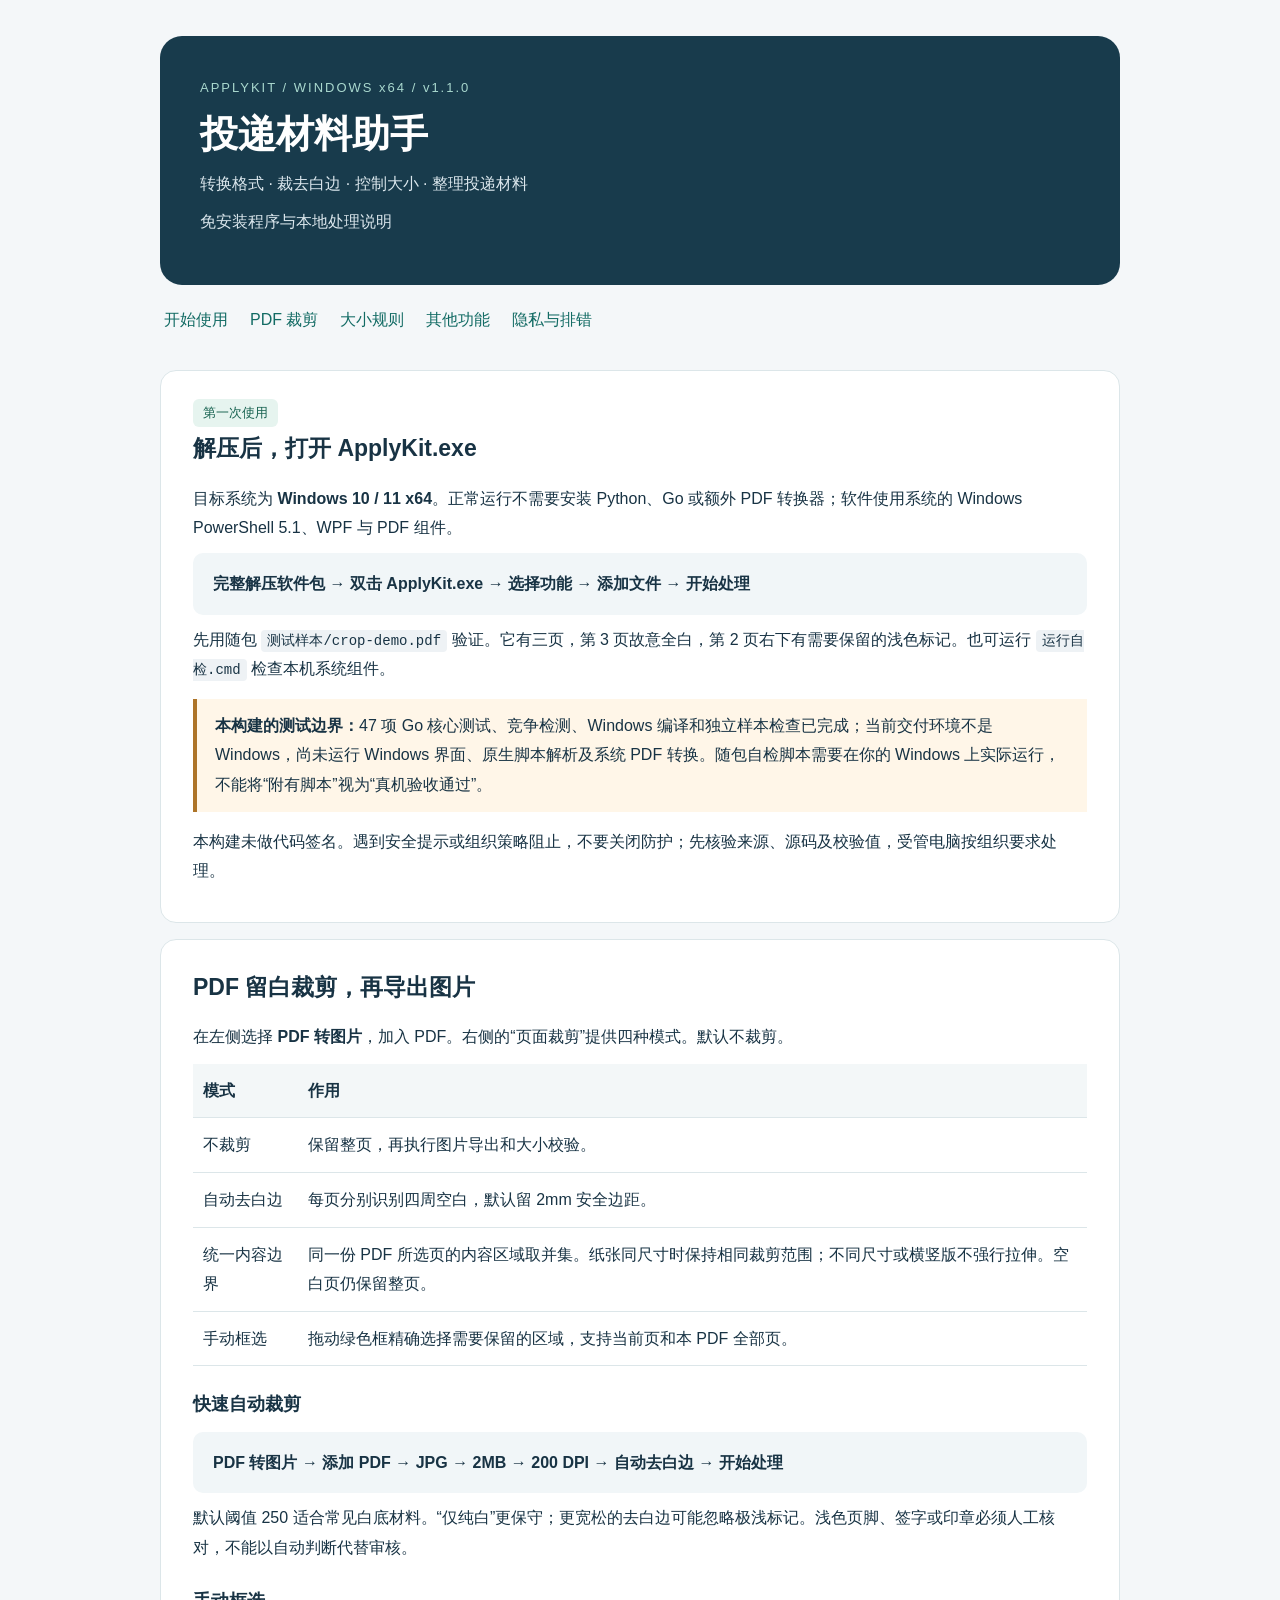
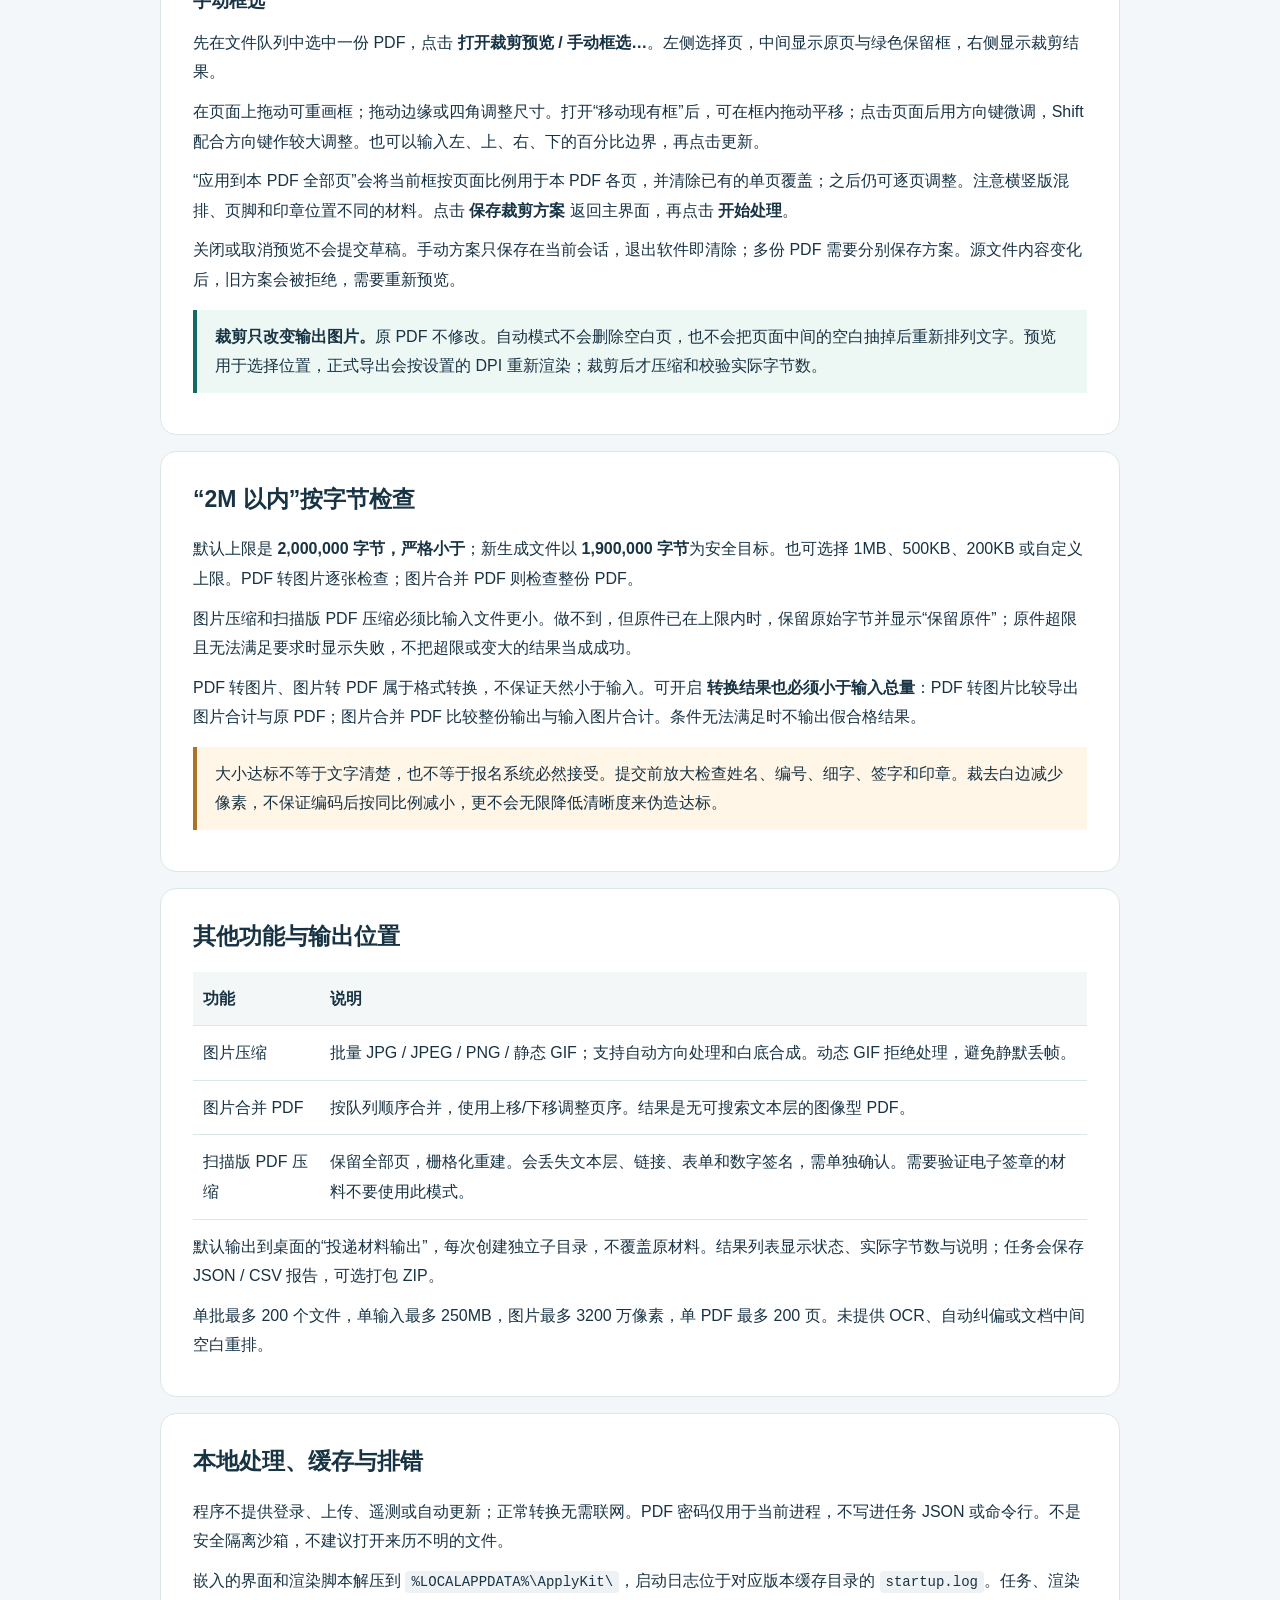
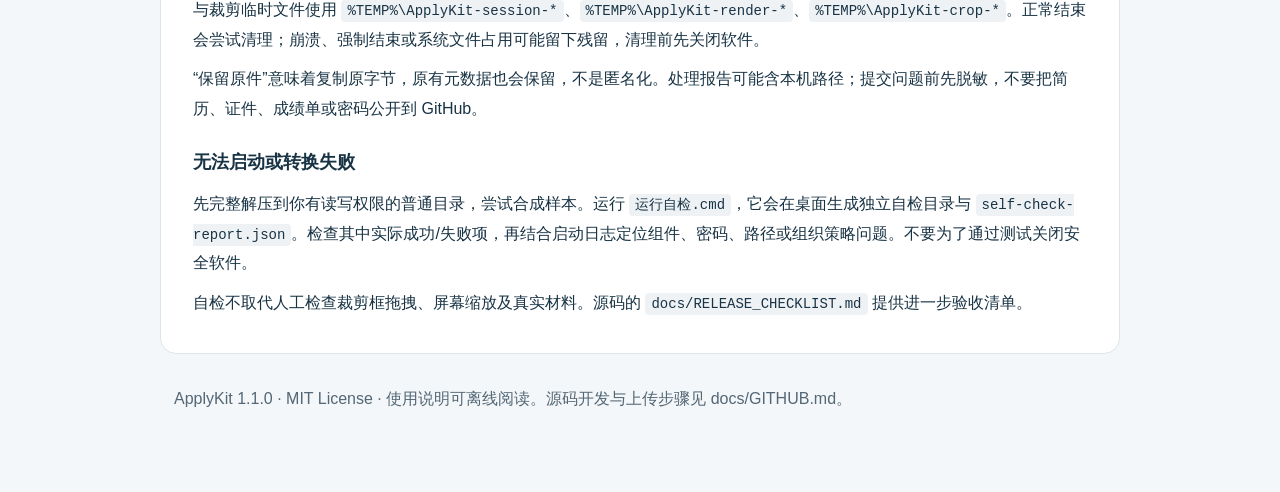
==== docs/USER_GUIDE.zh-CN.html @ 5d80d784 "Add files via upload" ====
<!doctype html>
<html lang="zh-CN"><head><meta charset="utf-8"><meta name="viewport" content="width=device-width, initial-scale=1"><title>ApplyKit 1.1.0 · 使用说明</title>
<style>
:root{color-scheme:light;--ink:#183344;--muted:#536775;--line:#dce6e9;--accent:#126b64;--soft:#edf7f4;--paper:#fff;--bg:#f4f7f9}*{box-sizing:border-box}body{margin:0;background:var(--bg);color:var(--ink);font:16px/1.85 "Microsoft YaHei UI","Microsoft YaHei","Segoe UI",sans-serif}.wrap{max-width:1020px;margin:auto;padding:36px 30px 64px}header{padding:40px;border-radius:22px;background:#183b4c;color:#fff}.eyebrow{font-size:13px;letter-spacing:2px;color:#a9d8ce}h1{font-size:38px;line-height:1.3;margin:10px 0}header p{color:#dbe7ed;margin:8px 0}nav{padding:20px 4px;display:flex;gap:22px;flex-wrap:wrap}a{color:var(--accent);text-decoration:none}a:hover{text-decoration:underline}section{background:var(--paper);padding:26px 32px;margin:16px 0;border:1px solid var(--line);border-radius:16px}h2{font-size:23px;margin:0 0 14px}h3{font-size:18px;margin:22px 0 7px}p{margin:10px 0}table{width:100%;border-collapse:collapse;margin:12px 0}td,th{text-align:left;padding:12px 10px;vertical-align:top;border-bottom:1px solid var(--line)}th{background:#f3f7f8}code{font:14px/1.6 Consolas,monospace;background:#eef2f5;padding:3px 6px;border-radius:4px;overflow-wrap:anywhere}.note{border-left:4px solid var(--accent);background:var(--soft);padding:12px 18px;margin:15px 0}.warn{border-left-color:#ad7428;background:#fff6e8}.steps{font-weight:600;background:#f1f6f8;padding:16px 20px;border-radius:10px}.small{font-size:14px;color:var(--muted)}footer{color:var(--muted);padding:14px}.tag{display:inline-block;background:#e6f4ef;color:#176250;border-radius:6px;padding:2px 10px;font-size:13px}@media(max-width:650px){.wrap{padding:15px}header,section{padding:22px}h1{font-size:30px}table{font-size:14px}}@media print{body{background:white}.wrap{max-width:none;padding:0}header{background:white;color:#183344;border:1px solid #ddd}header p,.eyebrow{color:#536775}nav{display:none}section{break-inside:avoid}}
</style></head><body><main class="wrap"><header><div class="eyebrow">APPLYKIT / WINDOWS x64 / v1.1.0</div><h1>投递材料助手</h1><p>转换格式 · 裁去白边 · 控制大小 · 整理投递材料</p><p>免安装程序与本地处理说明</p></header>
<nav><a href="#start">开始使用</a><a href="#crop">PDF 裁剪</a><a href="#size">大小规则</a><a href="#other">其他功能</a><a href="#privacy">隐私与排错</a></nav>
<section id="start"><span class="tag">第一次使用</span><h2>解压后，打开 ApplyKit.exe</h2><p>目标系统为 <strong>Windows 10 / 11 x64</strong>。正常运行不需要安装 Python、Go 或额外 PDF 转换器；软件使用系统的 Windows PowerShell 5.1、WPF 与 PDF 组件。</p><p class="steps">完整解压软件包 → 双击 ApplyKit.exe → 选择功能 → 添加文件 → 开始处理</p><p>先用随包 <code>测试样本/crop-demo.pdf</code> 验证。它有三页，第 3 页故意全白，第 2 页右下有需要保留的浅色标记。也可运行 <code>运行自检.cmd</code> 检查本机系统组件。</p><div class="note warn"><strong>本构建的测试边界：</strong>47 项 Go 核心测试、竞争检测、Windows 编译和独立样本检查已完成；当前交付环境不是 Windows，尚未运行 Windows 界面、原生脚本解析及系统 PDF 转换。随包自检脚本需要在你的 Windows 上实际运行，不能将“附有脚本”视为“真机验收通过”。</div><p>本构建未做代码签名。遇到安全提示或组织策略阻止，不要关闭防护；先核验来源、源码及校验值，受管电脑按组织要求处理。</p></section>
<section id="crop"><h2>PDF 留白裁剪，再导出图片</h2><p>在左侧选择 <strong>PDF 转图片</strong>，加入 PDF。右侧的“页面裁剪”提供四种模式。默认不裁剪。</p><table><thead><tr><th>模式</th><th>作用</th></tr></thead><tbody><tr><td>不裁剪</td><td>保留整页，再执行图片导出和大小校验。</td></tr><tr><td>自动去白边</td><td>每页分别识别四周空白，默认留 2mm 安全边距。</td></tr><tr><td>统一内容边界</td><td>同一份 PDF 所选页的内容区域取并集。纸张同尺寸时保持相同裁剪范围；不同尺寸或横竖版不强行拉伸。空白页仍保留整页。</td></tr><tr><td>手动框选</td><td>拖动绿色框精确选择需要保留的区域，支持当前页和本 PDF 全部页。</td></tr></tbody></table>
<h3>快速自动裁剪</h3><p class="steps">PDF 转图片 → 添加 PDF → JPG → 2MB → 200 DPI → 自动去白边 → 开始处理</p><p>默认阈值 250 适合常见白底材料。“仅纯白”更保守；更宽松的去白边可能忽略极浅标记。浅色页脚、签字或印章必须人工核对，不能以自动判断代替审核。</p>
<h3>手动框选</h3><p>先在文件队列中选中一份 PDF，点击 <strong>打开裁剪预览 / 手动框选…</strong>。左侧选择页，中间显示原页与绿色保留框，右侧显示裁剪结果。</p><p>在页面上拖动可重画框；拖动边缘或四角调整尺寸。打开“移动现有框”后，可在框内拖动平移；点击页面后用方向键微调，Shift 配合方向键作较大调整。也可以输入左、上、右、下的百分比边界，再点击更新。</p><p>“应用到本 PDF 全部页”会将当前框按页面比例用于本 PDF 各页，并清除已有的单页覆盖；之后仍可逐页调整。注意横竖版混排、页脚和印章位置不同的材料。点击 <strong>保存裁剪方案</strong> 返回主界面，再点击 <strong>开始处理</strong>。</p><p>关闭或取消预览不会提交草稿。手动方案只保存在当前会话，退出软件即清除；多份 PDF 需要分别保存方案。源文件内容变化后，旧方案会被拒绝，需要重新预览。</p><div class="note"><strong>裁剪只改变输出图片。</strong>原 PDF 不修改。自动模式不会删除空白页，也不会把页面中间的空白抽掉后重新排列文字。预览用于选择位置，正式导出会按设置的 DPI 重新渲染；裁剪后才压缩和校验实际字节数。</div></section>
<section id="size"><h2>“2M 以内”按字节检查</h2><p>默认上限是 <strong>2,000,000 字节，严格小于</strong>；新生成文件以 <strong>1,900,000 字节</strong>为安全目标。也可选择 1MB、500KB、200KB 或自定义上限。PDF 转图片逐张检查；图片合并 PDF 则检查整份 PDF。</p><p>图片压缩和扫描版 PDF 压缩必须比输入文件更小。做不到，但原件已在上限内时，保留原始字节并显示“保留原件”；原件超限且无法满足要求时显示失败，不把超限或变大的结果当成成功。</p><p>PDF 转图片、图片转 PDF 属于格式转换，不保证天然小于输入。可开启 <strong>转换结果也必须小于输入总量</strong>：PDF 转图片比较导出图片合计与原 PDF；图片合并 PDF 比较整份输出与输入图片合计。条件无法满足时不输出假合格结果。</p><div class="note warn">大小达标不等于文字清楚，也不等于报名系统必然接受。提交前放大检查姓名、编号、细字、签字和印章。裁去白边减少像素，不保证编码后按同比例减小，更不会无限降低清晰度来伪造达标。</div></section>
<section id="other"><h2>其他功能与输出位置</h2><table><tr><th>功能</th><th>说明</th></tr><tr><td>图片压缩</td><td>批量 JPG / JPEG / PNG / 静态 GIF；支持自动方向处理和白底合成。动态 GIF 拒绝处理，避免静默丢帧。</td></tr><tr><td>图片合并 PDF</td><td>按队列顺序合并，使用上移/下移调整页序。结果是无可搜索文本层的图像型 PDF。</td></tr><tr><td>扫描版 PDF 压缩</td><td>保留全部页，栅格化重建。会丢失文本层、链接、表单和数字签名，需单独确认。需要验证电子签章的材料不要使用此模式。</td></tr></table><p>默认输出到桌面的“投递材料输出”，每次创建独立子目录，不覆盖原材料。结果列表显示状态、实际字节数与说明；任务会保存 JSON / CSV 报告，可选打包 ZIP。</p><p>单批最多 200 个文件，单输入最多 250MB，图片最多 3200 万像素，单 PDF 最多 200 页。未提供 OCR、自动纠偏或文档中间空白重排。</p></section>
<section id="privacy"><h2>本地处理、缓存与排错</h2><p>程序不提供登录、上传、遥测或自动更新；正常转换无需联网。PDF 密码仅用于当前进程，不写进任务 JSON 或命令行。不是安全隔离沙箱，不建议打开来历不明的文件。</p><p>嵌入的界面和渲染脚本解压到 <code>%LOCALAPPDATA%\ApplyKit\</code>，启动日志位于对应版本缓存目录的 <code>startup.log</code>。任务、渲染与裁剪临时文件使用 <code>%TEMP%\ApplyKit-session-*</code>、<code>%TEMP%\ApplyKit-render-*</code>、<code>%TEMP%\ApplyKit-crop-*</code>。正常结束会尝试清理；崩溃、强制结束或系统文件占用可能留下残留，清理前先关闭软件。</p><p>“保留原件”意味着复制原字节，原有元数据也会保留，不是匿名化。处理报告可能含本机路径；提交问题前先脱敏，不要把简历、证件、成绩单或密码公开到 GitHub。</p><h3>无法启动或转换失败</h3><p>先完整解压到你有读写权限的普通目录，尝试合成样本。运行 <code>运行自检.cmd</code>，它会在桌面生成独立自检目录与 <code>self-check-report.json</code>。检查其中实际成功/失败项，再结合启动日志定位组件、密码、路径或组织策略问题。不要为了通过测试关闭安全软件。</p><p>自检不取代人工检查裁剪框拖拽、屏幕缩放及真实材料。源码的 <code>docs/RELEASE_CHECKLIST.md</code> 提供进一步验收清单。</p></section>
<footer>ApplyKit 1.1.0 · MIT License · 使用说明可离线阅读。源码开发与上传步骤见 docs/GITHUB.md。</footer></main></body></html>
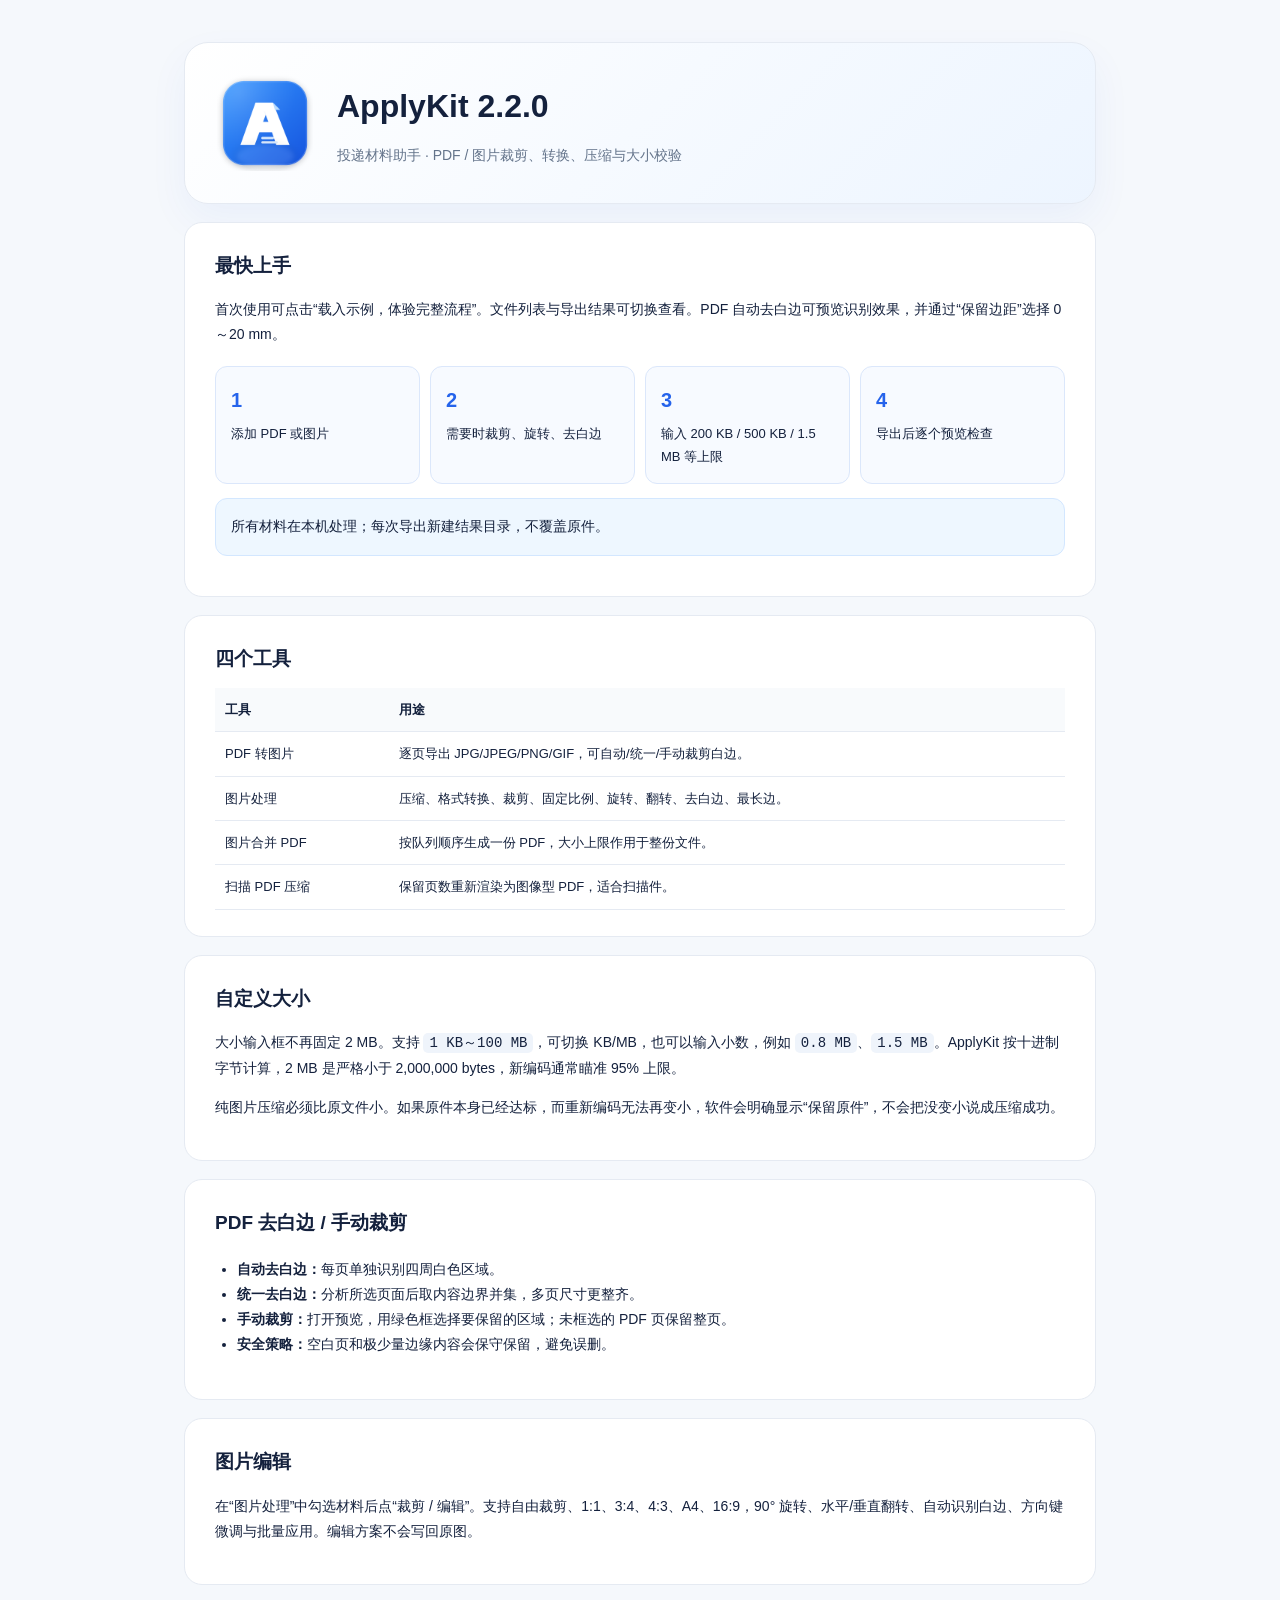
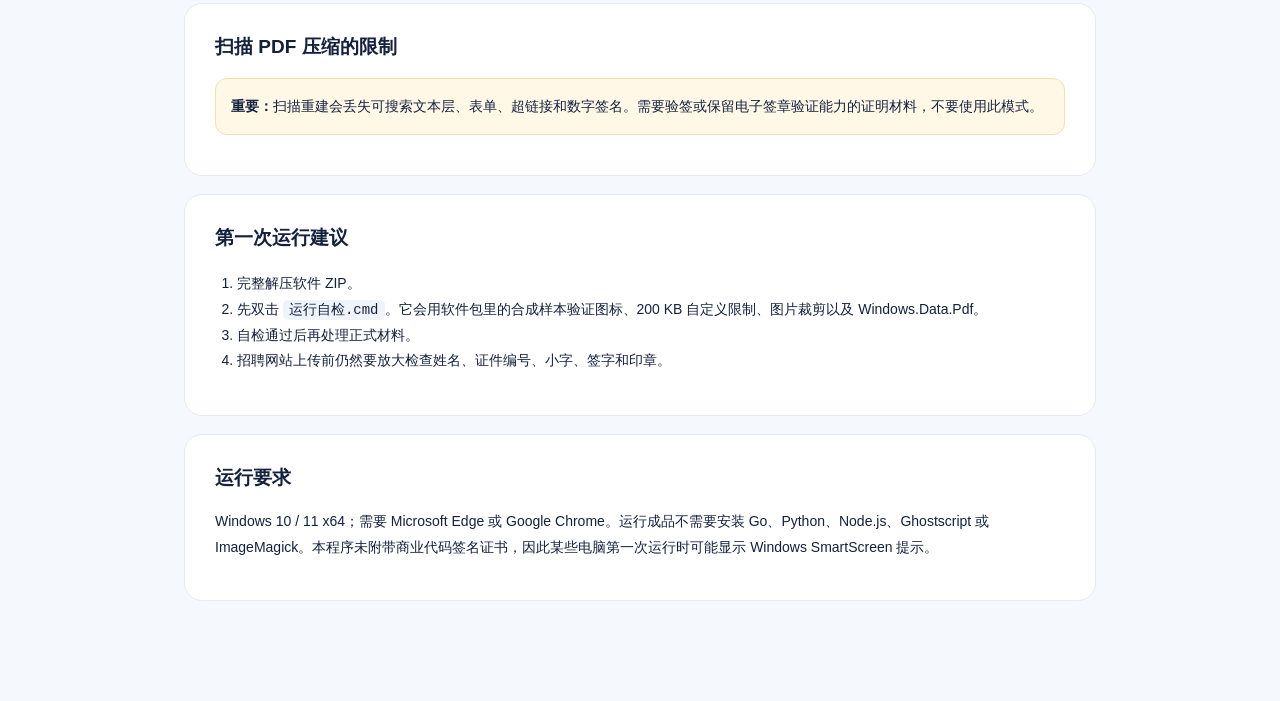
==== commit 59507e83: "Release 2.2.0: redesign desktop workspace and harden material processing" ====
--- a/docs/USER_GUIDE.zh-CN.html
+++ b/docs/USER_GUIDE.zh-CN.html
@@ -1,14 +1,12 @@
-<!doctype html>
-<html lang="zh-CN"><head><meta charset="utf-8"><meta name="viewport" content="width=device-width, initial-scale=1"><title>ApplyKit 1.1.0 · 使用说明</title>
-<style>
-:root{color-scheme:light;--ink:#183344;--muted:#536775;--line:#dce6e9;--accent:#126b64;--soft:#edf7f4;--paper:#fff;--bg:#f4f7f9}*{box-sizing:border-box}body{margin:0;background:var(--bg);color:var(--ink);font:16px/1.85 "Microsoft YaHei UI","Microsoft YaHei","Segoe UI",sans-serif}.wrap{max-width:1020px;margin:auto;padding:36px 30px 64px}header{padding:40px;border-radius:22px;background:#183b4c;color:#fff}.eyebrow{font-size:13px;letter-spacing:2px;color:#a9d8ce}h1{font-size:38px;line-height:1.3;margin:10px 0}header p{color:#dbe7ed;margin:8px 0}nav{padding:20px 4px;display:flex;gap:22px;flex-wrap:wrap}a{color:var(--accent);text-decoration:none}a:hover{text-decoration:underline}section{background:var(--paper);padding:26px 32px;margin:16px 0;border:1px solid var(--line);border-radius:16px}h2{font-size:23px;margin:0 0 14px}h3{font-size:18px;margin:22px 0 7px}p{margin:10px 0}table{width:100%;border-collapse:collapse;margin:12px 0}td,th{text-align:left;padding:12px 10px;vertical-align:top;border-bottom:1px solid var(--line)}th{background:#f3f7f8}code{font:14px/1.6 Consolas,monospace;background:#eef2f5;padding:3px 6px;border-radius:4px;overflow-wrap:anywhere}.note{border-left:4px solid var(--accent);background:var(--soft);padding:12px 18px;margin:15px 0}.warn{border-left-color:#ad7428;background:#fff6e8}.steps{font-weight:600;background:#f1f6f8;padding:16px 20px;border-radius:10px}.small{font-size:14px;color:var(--muted)}footer{color:var(--muted);padding:14px}.tag{display:inline-block;background:#e6f4ef;color:#176250;border-radius:6px;padding:2px 10px;font-size:13px}@media(max-width:650px){.wrap{padding:15px}header,section{padding:22px}h1{font-size:30px}table{font-size:14px}}@media print{body{background:white}.wrap{max-width:none;padding:0}header{background:white;color:#183344;border:1px solid #ddd}header p,.eyebrow{color:#536775}nav{display:none}section{break-inside:avoid}}
-</style></head><body><main class="wrap"><header><div class="eyebrow">APPLYKIT / WINDOWS x64 / v1.1.0</div><h1>投递材料助手</h1><p>转换格式 · 裁去白边 · 控制大小 · 整理投递材料</p><p>免安装程序与本地处理说明</p></header>
-<nav><a href="#start">开始使用</a><a href="#crop">PDF 裁剪</a><a href="#size">大小规则</a><a href="#other">其他功能</a><a href="#privacy">隐私与排错</a></nav>
-<section id="start"><span class="tag">第一次使用</span><h2>解压后，打开 ApplyKit.exe</h2><p>目标系统为 <strong>Windows 10 / 11 x64</strong>。正常运行不需要安装 Python、Go 或额外 PDF 转换器；软件使用系统的 Windows PowerShell 5.1、WPF 与 PDF 组件。</p><p class="steps">完整解压软件包 → 双击 ApplyKit.exe → 选择功能 → 添加文件 → 开始处理</p><p>先用随包 <code>测试样本/crop-demo.pdf</code> 验证。它有三页，第 3 页故意全白，第 2 页右下有需要保留的浅色标记。也可运行 <code>运行自检.cmd</code> 检查本机系统组件。</p><div class="note warn"><strong>本构建的测试边界：</strong>47 项 Go 核心测试、竞争检测、Windows 编译和独立样本检查已完成；当前交付环境不是 Windows，尚未运行 Windows 界面、原生脚本解析及系统 PDF 转换。随包自检脚本需要在你的 Windows 上实际运行，不能将“附有脚本”视为“真机验收通过”。</div><p>本构建未做代码签名。遇到安全提示或组织策略阻止，不要关闭防护；先核验来源、源码及校验值，受管电脑按组织要求处理。</p></section>
-<section id="crop"><h2>PDF 留白裁剪，再导出图片</h2><p>在左侧选择 <strong>PDF 转图片</strong>，加入 PDF。右侧的“页面裁剪”提供四种模式。默认不裁剪。</p><table><thead><tr><th>模式</th><th>作用</th></tr></thead><tbody><tr><td>不裁剪</td><td>保留整页，再执行图片导出和大小校验。</td></tr><tr><td>自动去白边</td><td>每页分别识别四周空白，默认留 2mm 安全边距。</td></tr><tr><td>统一内容边界</td><td>同一份 PDF 所选页的内容区域取并集。纸张同尺寸时保持相同裁剪范围；不同尺寸或横竖版不强行拉伸。空白页仍保留整页。</td></tr><tr><td>手动框选</td><td>拖动绿色框精确选择需要保留的区域，支持当前页和本 PDF 全部页。</td></tr></tbody></table>
-<h3>快速自动裁剪</h3><p class="steps">PDF 转图片 → 添加 PDF → JPG → 2MB → 200 DPI → 自动去白边 → 开始处理</p><p>默认阈值 250 适合常见白底材料。“仅纯白”更保守；更宽松的去白边可能忽略极浅标记。浅色页脚、签字或印章必须人工核对，不能以自动判断代替审核。</p>
-<h3>手动框选</h3><p>先在文件队列中选中一份 PDF，点击 <strong>打开裁剪预览 / 手动框选…</strong>。左侧选择页，中间显示原页与绿色保留框，右侧显示裁剪结果。</p><p>在页面上拖动可重画框；拖动边缘或四角调整尺寸。打开“移动现有框”后，可在框内拖动平移；点击页面后用方向键微调，Shift 配合方向键作较大调整。也可以输入左、上、右、下的百分比边界，再点击更新。</p><p>“应用到本 PDF 全部页”会将当前框按页面比例用于本 PDF 各页，并清除已有的单页覆盖；之后仍可逐页调整。注意横竖版混排、页脚和印章位置不同的材料。点击 <strong>保存裁剪方案</strong> 返回主界面，再点击 <strong>开始处理</strong>。</p><p>关闭或取消预览不会提交草稿。手动方案只保存在当前会话，退出软件即清除；多份 PDF 需要分别保存方案。源文件内容变化后，旧方案会被拒绝，需要重新预览。</p><div class="note"><strong>裁剪只改变输出图片。</strong>原 PDF 不修改。自动模式不会删除空白页，也不会把页面中间的空白抽掉后重新排列文字。预览用于选择位置，正式导出会按设置的 DPI 重新渲染；裁剪后才压缩和校验实际字节数。</div></section>
-<section id="size"><h2>“2M 以内”按字节检查</h2><p>默认上限是 <strong>2,000,000 字节，严格小于</strong>；新生成文件以 <strong>1,900,000 字节</strong>为安全目标。也可选择 1MB、500KB、200KB 或自定义上限。PDF 转图片逐张检查；图片合并 PDF 则检查整份 PDF。</p><p>图片压缩和扫描版 PDF 压缩必须比输入文件更小。做不到，但原件已在上限内时，保留原始字节并显示“保留原件”；原件超限且无法满足要求时显示失败，不把超限或变大的结果当成成功。</p><p>PDF 转图片、图片转 PDF 属于格式转换，不保证天然小于输入。可开启 <strong>转换结果也必须小于输入总量</strong>：PDF 转图片比较导出图片合计与原 PDF；图片合并 PDF 比较整份输出与输入图片合计。条件无法满足时不输出假合格结果。</p><div class="note warn">大小达标不等于文字清楚，也不等于报名系统必然接受。提交前放大检查姓名、编号、细字、签字和印章。裁去白边减少像素，不保证编码后按同比例减小，更不会无限降低清晰度来伪造达标。</div></section>
-<section id="other"><h2>其他功能与输出位置</h2><table><tr><th>功能</th><th>说明</th></tr><tr><td>图片压缩</td><td>批量 JPG / JPEG / PNG / 静态 GIF；支持自动方向处理和白底合成。动态 GIF 拒绝处理，避免静默丢帧。</td></tr><tr><td>图片合并 PDF</td><td>按队列顺序合并，使用上移/下移调整页序。结果是无可搜索文本层的图像型 PDF。</td></tr><tr><td>扫描版 PDF 压缩</td><td>保留全部页，栅格化重建。会丢失文本层、链接、表单和数字签名，需单独确认。需要验证电子签章的材料不要使用此模式。</td></tr></table><p>默认输出到桌面的“投递材料输出”，每次创建独立子目录，不覆盖原材料。结果列表显示状态、实际字节数与说明；任务会保存 JSON / CSV 报告，可选打包 ZIP。</p><p>单批最多 200 个文件，单输入最多 250MB，图片最多 3200 万像素，单 PDF 最多 200 页。未提供 OCR、自动纠偏或文档中间空白重排。</p></section>
-<section id="privacy"><h2>本地处理、缓存与排错</h2><p>程序不提供登录、上传、遥测或自动更新；正常转换无需联网。PDF 密码仅用于当前进程，不写进任务 JSON 或命令行。不是安全隔离沙箱，不建议打开来历不明的文件。</p><p>嵌入的界面和渲染脚本解压到 <code>%LOCALAPPDATA%\ApplyKit\</code>，启动日志位于对应版本缓存目录的 <code>startup.log</code>。任务、渲染与裁剪临时文件使用 <code>%TEMP%\ApplyKit-session-*</code>、<code>%TEMP%\ApplyKit-render-*</code>、<code>%TEMP%\ApplyKit-crop-*</code>。正常结束会尝试清理；崩溃、强制结束或系统文件占用可能留下残留，清理前先关闭软件。</p><p>“保留原件”意味着复制原字节，原有元数据也会保留，不是匿名化。处理报告可能含本机路径；提交问题前先脱敏，不要把简历、证件、成绩单或密码公开到 GitHub。</p><h3>无法启动或转换失败</h3><p>先完整解压到你有读写权限的普通目录，尝试合成样本。运行 <code>运行自检.cmd</code>，它会在桌面生成独立自检目录与 <code>self-check-report.json</code>。检查其中实际成功/失败项，再结合启动日志定位组件、密码、路径或组织策略问题。不要为了通过测试关闭安全软件。</p><p>自检不取代人工检查裁剪框拖拽、屏幕缩放及真实材料。源码的 <code>docs/RELEASE_CHECKLIST.md</code> 提供进一步验收清单。</p></section>
-<footer>ApplyKit 1.1.0 · MIT License · 使用说明可离线阅读。源码开发与上传步骤见 docs/GITHUB.md。</footer></main></body></html>+<!doctype html><html lang="zh-CN"><head><meta charset="utf-8"><meta name="viewport" content="width=device-width,initial-scale=1"><title>ApplyKit 2.2.0 使用说明</title><style>
+:root{--ink:#14213d;--muted:#64748b;--blue:#2563eb;--line:#e5eaf2;--bg:#f5f8fc}*{box-sizing:border-box}body{margin:0;background:var(--bg);font-family:"Segoe UI Variable","Microsoft YaHei UI",sans-serif;color:var(--ink);line-height:1.8}main{max-width:960px;margin:42px auto;padding:0 24px 60px}.hero{background:linear-gradient(135deg,#fff,#edf5ff);border:1px solid var(--line);border-radius:24px;padding:32px;display:flex;gap:24px;align-items:center;box-shadow:0 16px 40px #1d4ed80d}.hero img{width:96px;height:96px}h1{margin:0;font-size:32px}.hero p{margin:8px 0 0;color:var(--muted)}section{background:#fff;border:1px solid var(--line);border-radius:18px;padding:26px 30px;margin-top:18px}h2{font-size:19px;margin:0 0 12px}h3{font-size:14px;margin:20px 0 6px}p,li{font-size:14px}ol,ul{padding-left:22px}code{background:#eff4fb;padding:2px 6px;border-radius:5px}.flow{display:grid;grid-template-columns:repeat(4,1fr);gap:10px;margin-top:18px}.flow div{background:#f7faff;border:1px solid #dbe7fb;border-radius:12px;padding:15px;font-size:13px}.flow b{display:block;color:var(--blue);font-size:20px;margin-bottom:4px}.note{background:#fff8e7;border:1px solid #f3deb1;padding:15px;border-radius:12px}.good{background:#eef7ff;border:1px solid #d3e7ff;padding:15px;border-radius:12px}table{width:100%;border-collapse:collapse;font-size:13px}th,td{border-bottom:1px solid var(--line);padding:10px;text-align:left}th{background:#f8fafc}@media(max-width:700px){.hero{align-items:flex-start}.hero img{width:70px;height:70px}.flow{grid-template-columns:1fr 1fr}section{padding:20px}}
+</style></head><body><main><div class="hero"><img src="[data-uri]" alt="ApplyKit"><div><h1>ApplyKit 2.2.0</h1><p>投递材料助手 · PDF / 图片裁剪、转换、压缩与大小校验</p></div></div>
+<section><h2>最快上手</h2><p>首次使用可点击“载入示例，体验完整流程”。文件列表与导出结果可切换查看。PDF 自动去白边可预览识别效果，并通过“保留边距”选择 0～20 mm。</p><div class="flow"><div><b>1</b>添加 PDF 或图片</div><div><b>2</b>需要时裁剪、旋转、去白边</div><div><b>3</b>输入 200 KB / 500 KB / 1.5 MB 等上限</div><div><b>4</b>导出后逐个预览检查</div></div><p class="good">所有材料在本机处理；每次导出新建结果目录，不覆盖原件。</p></section>
+<section><h2>四个工具</h2><table><tr><th>工具</th><th>用途</th></tr><tr><td>PDF 转图片</td><td>逐页导出 JPG/JPEG/PNG/GIF，可自动/统一/手动裁剪白边。</td></tr><tr><td>图片处理</td><td>压缩、格式转换、裁剪、固定比例、旋转、翻转、去白边、最长边。</td></tr><tr><td>图片合并 PDF</td><td>按队列顺序生成一份 PDF，大小上限作用于整份文件。</td></tr><tr><td>扫描 PDF 压缩</td><td>保留页数重新渲染为图像型 PDF，适合扫描件。</td></tr></table></section>
+<section><h2>自定义大小</h2><p>大小输入框不再固定 2 MB。支持 <code>1 KB～100 MB</code>，可切换 KB/MB，也可以输入小数，例如 <code>0.8 MB</code>、<code>1.5 MB</code>。ApplyKit 按十进制字节计算，2 MB 是严格小于 2,000,000 bytes，新编码通常瞄准 95% 上限。</p><p>纯图片压缩必须比原文件小。如果原件本身已经达标，而重新编码无法再变小，软件会明确显示“保留原件”，不会把没变小说成压缩成功。</p></section>
+<section><h2>PDF 去白边 / 手动裁剪</h2><ul><li><b>自动去白边：</b>每页单独识别四周白色区域。</li><li><b>统一去白边：</b>分析所选页面后取内容边界并集，多页尺寸更整齐。</li><li><b>手动裁剪：</b>打开预览，用绿色框选择要保留的区域；未框选的 PDF 页保留整页。</li><li><b>安全策略：</b>空白页和极少量边缘内容会保守保留，避免误删。</li></ul></section>
+<section><h2>图片编辑</h2><p>在“图片处理”中勾选材料后点“裁剪 / 编辑”。支持自由裁剪、1:1、3:4、4:3、A4、16:9，90° 旋转、水平/垂直翻转、自动识别白边、方向键微调与批量应用。编辑方案不会写回原图。</p></section>
+<section><h2>扫描 PDF 压缩的限制</h2><p class="note"><b>重要：</b>扫描重建会丢失可搜索文本层、表单、超链接和数字签名。需要验签或保留电子签章验证能力的证明材料，不要使用此模式。</p></section>
+<section><h2>第一次运行建议</h2><ol><li>完整解压软件 ZIP。</li><li>先双击 <code>运行自检.cmd</code>。它会用软件包里的合成样本验证图标、200 KB 自定义限制、图片裁剪以及 Windows.Data.Pdf。</li><li>自检通过后再处理正式材料。</li><li>招聘网站上传前仍然要放大检查姓名、证件编号、小字、签字和印章。</li></ol></section>
+<section><h2>运行要求</h2><p>Windows 10 / 11 x64；需要 Microsoft Edge 或 Google Chrome。运行成品不需要安装 Go、Python、Node.js、Ghostscript 或 ImageMagick。本程序未附带商业代码签名证书，因此某些电脑第一次运行时可能显示 Windows SmartScreen 提示。</p></section>
+</main></body></html>
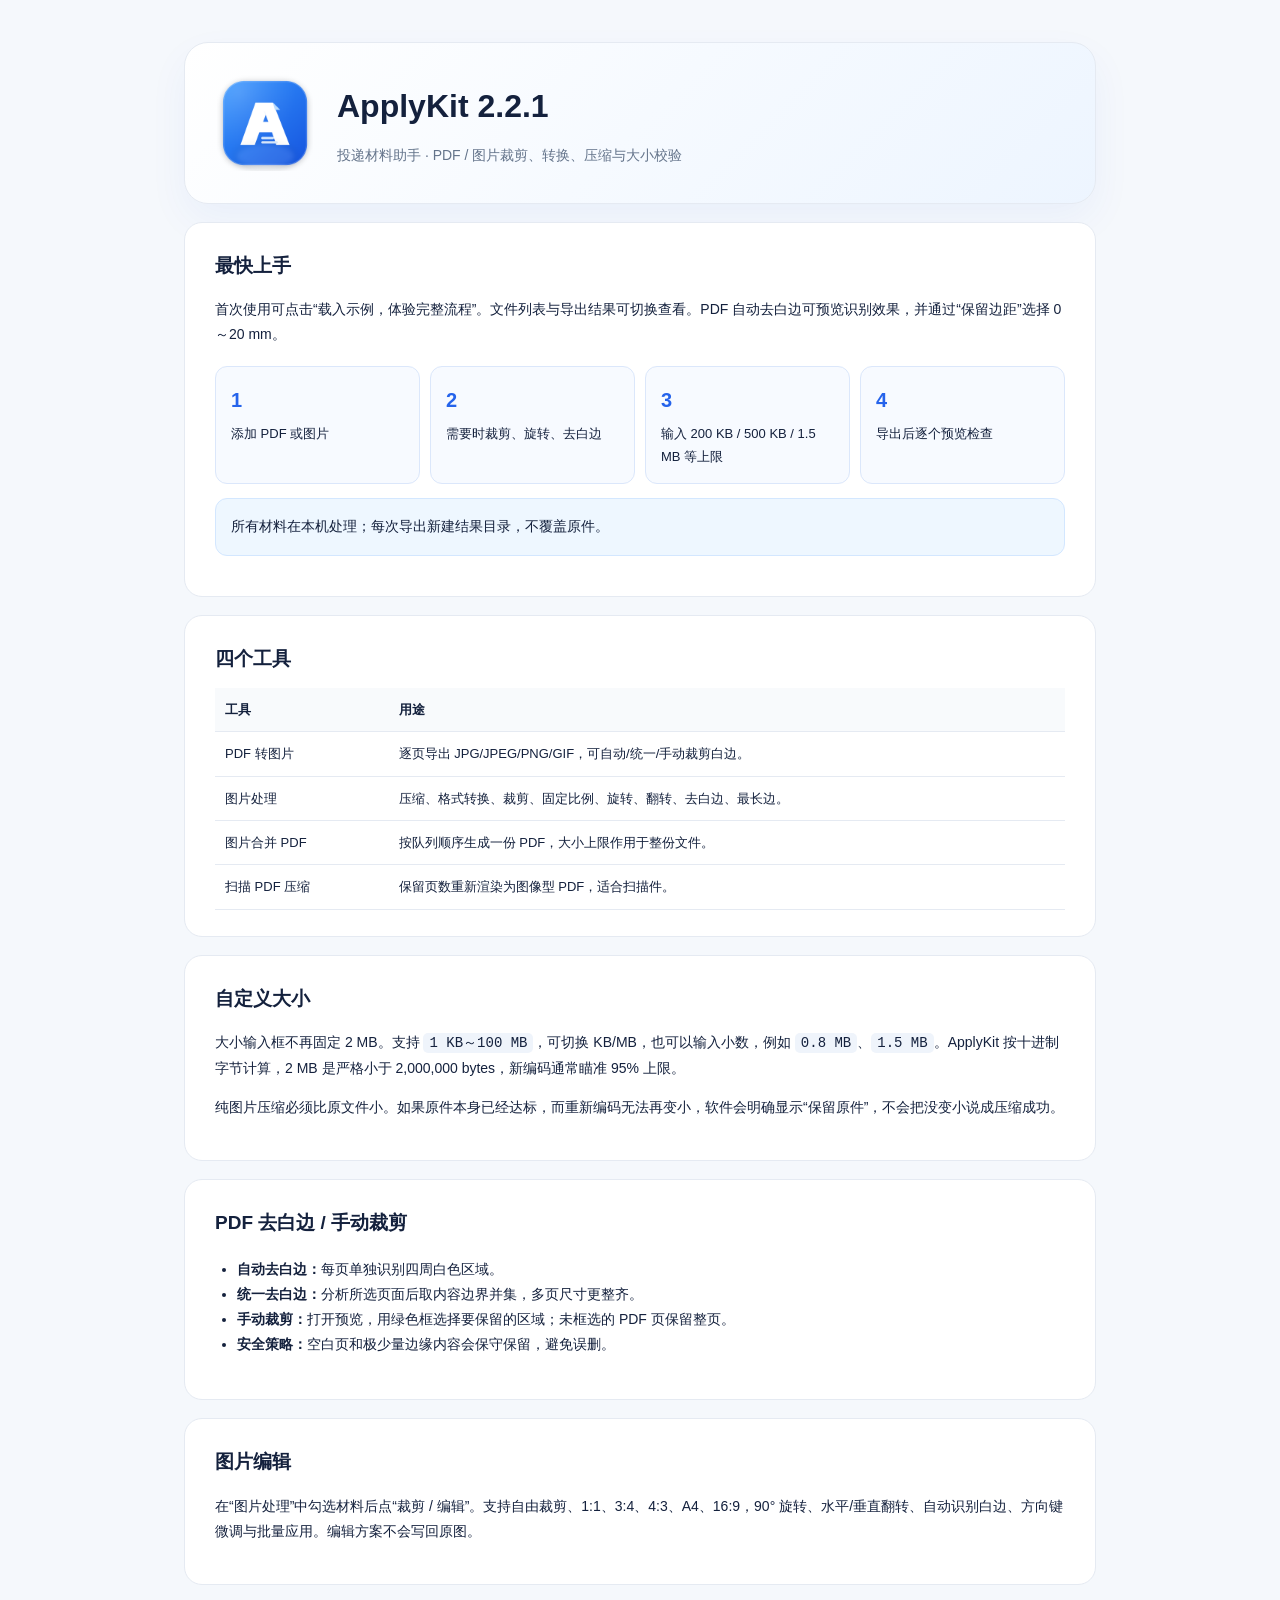
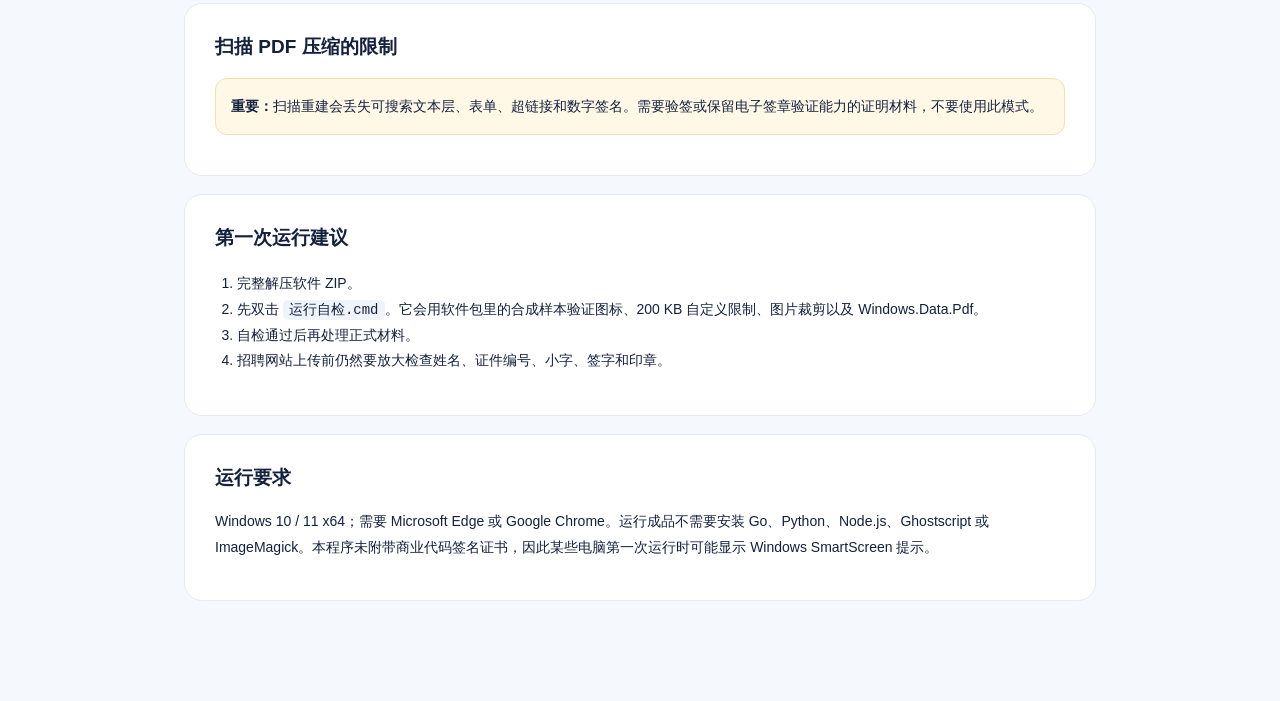
==== commit b6265b8a: "Fix high-resolution scanner image import and bound working copies" ====
--- a/docs/USER_GUIDE.zh-CN.html
+++ b/docs/USER_GUIDE.zh-CN.html
@@ -1,6 +1,6 @@
-<!doctype html><html lang="zh-CN"><head><meta charset="utf-8"><meta name="viewport" content="width=device-width,initial-scale=1"><title>ApplyKit 2.2.0 使用说明</title><style>
+<!doctype html><html lang="zh-CN"><head><meta charset="utf-8"><meta name="viewport" content="width=device-width,initial-scale=1"><title>ApplyKit 2.2.1 使用说明</title><style>
 :root{--ink:#14213d;--muted:#64748b;--blue:#2563eb;--line:#e5eaf2;--bg:#f5f8fc}*{box-sizing:border-box}body{margin:0;background:var(--bg);font-family:"Segoe UI Variable","Microsoft YaHei UI",sans-serif;color:var(--ink);line-height:1.8}main{max-width:960px;margin:42px auto;padding:0 24px 60px}.hero{background:linear-gradient(135deg,#fff,#edf5ff);border:1px solid var(--line);border-radius:24px;padding:32px;display:flex;gap:24px;align-items:center;box-shadow:0 16px 40px #1d4ed80d}.hero img{width:96px;height:96px}h1{margin:0;font-size:32px}.hero p{margin:8px 0 0;color:var(--muted)}section{background:#fff;border:1px solid var(--line);border-radius:18px;padding:26px 30px;margin-top:18px}h2{font-size:19px;margin:0 0 12px}h3{font-size:14px;margin:20px 0 6px}p,li{font-size:14px}ol,ul{padding-left:22px}code{background:#eff4fb;padding:2px 6px;border-radius:5px}.flow{display:grid;grid-template-columns:repeat(4,1fr);gap:10px;margin-top:18px}.flow div{background:#f7faff;border:1px solid #dbe7fb;border-radius:12px;padding:15px;font-size:13px}.flow b{display:block;color:var(--blue);font-size:20px;margin-bottom:4px}.note{background:#fff8e7;border:1px solid #f3deb1;padding:15px;border-radius:12px}.good{background:#eef7ff;border:1px solid #d3e7ff;padding:15px;border-radius:12px}table{width:100%;border-collapse:collapse;font-size:13px}th,td{border-bottom:1px solid var(--line);padding:10px;text-align:left}th{background:#f8fafc}@media(max-width:700px){.hero{align-items:flex-start}.hero img{width:70px;height:70px}.flow{grid-template-columns:1fr 1fr}section{padding:20px}}
-</style></head><body><main><div class="hero"><img src="[data-uri]" alt="ApplyKit"><div><h1>ApplyKit 2.2.0</h1><p>投递材料助手 · PDF / 图片裁剪、转换、压缩与大小校验</p></div></div>
+</style></head><body><main><div class="hero"><img src="[data-uri]" alt="ApplyKit"><div><h1>ApplyKit 2.2.1</h1><p>投递材料助手 · PDF / 图片裁剪、转换、压缩与大小校验</p></div></div>
 <section><h2>最快上手</h2><p>首次使用可点击“载入示例，体验完整流程”。文件列表与导出结果可切换查看。PDF 自动去白边可预览识别效果，并通过“保留边距”选择 0～20 mm。</p><div class="flow"><div><b>1</b>添加 PDF 或图片</div><div><b>2</b>需要时裁剪、旋转、去白边</div><div><b>3</b>输入 200 KB / 500 KB / 1.5 MB 等上限</div><div><b>4</b>导出后逐个预览检查</div></div><p class="good">所有材料在本机处理；每次导出新建结果目录，不覆盖原件。</p></section>
 <section><h2>四个工具</h2><table><tr><th>工具</th><th>用途</th></tr><tr><td>PDF 转图片</td><td>逐页导出 JPG/JPEG/PNG/GIF，可自动/统一/手动裁剪白边。</td></tr><tr><td>图片处理</td><td>压缩、格式转换、裁剪、固定比例、旋转、翻转、去白边、最长边。</td></tr><tr><td>图片合并 PDF</td><td>按队列顺序生成一份 PDF，大小上限作用于整份文件。</td></tr><tr><td>扫描 PDF 压缩</td><td>保留页数重新渲染为图像型 PDF，适合扫描件。</td></tr></table></section>
 <section><h2>自定义大小</h2><p>大小输入框不再固定 2 MB。支持 <code>1 KB～100 MB</code>，可切换 KB/MB，也可以输入小数，例如 <code>0.8 MB</code>、<code>1.5 MB</code>。ApplyKit 按十进制字节计算，2 MB 是严格小于 2,000,000 bytes，新编码通常瞄准 95% 上限。</p><p>纯图片压缩必须比原文件小。如果原件本身已经达标，而重新编码无法再变小，软件会明确显示“保留原件”，不会把没变小说成压缩成功。</p></section>
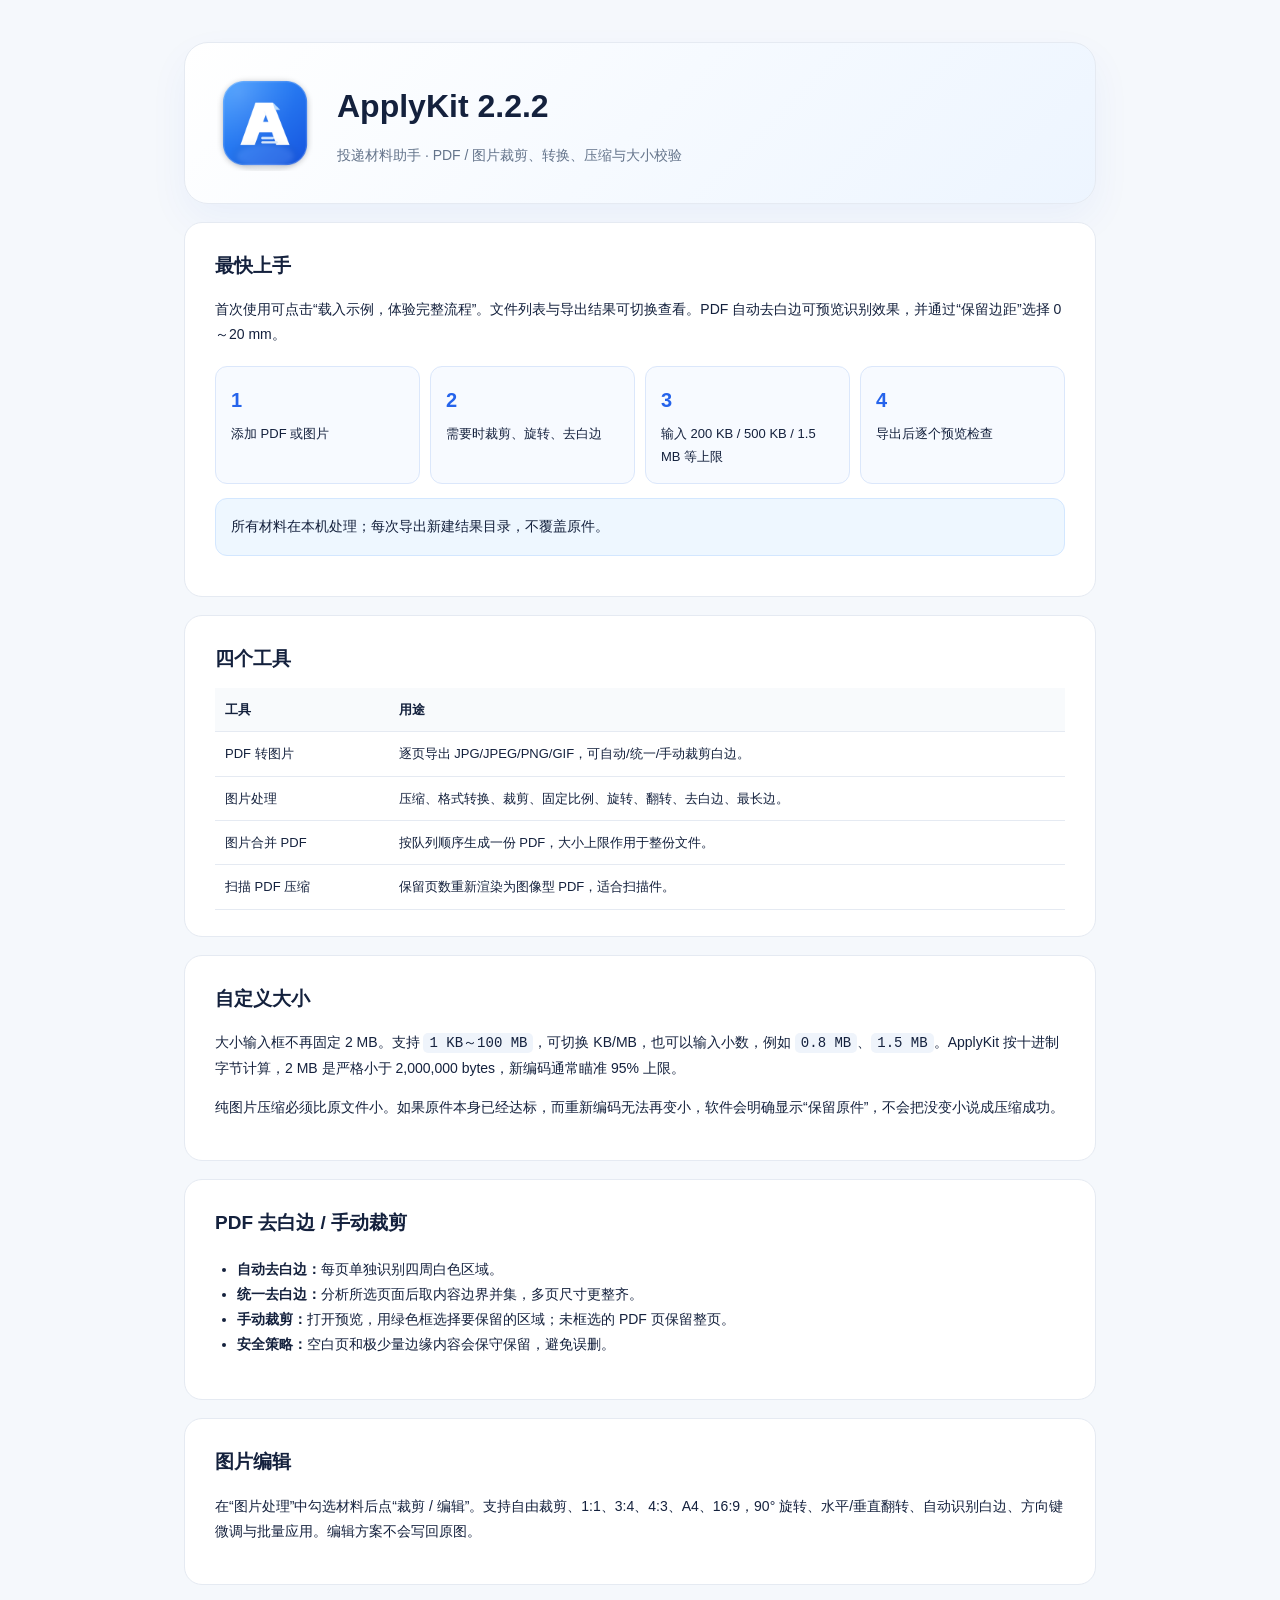
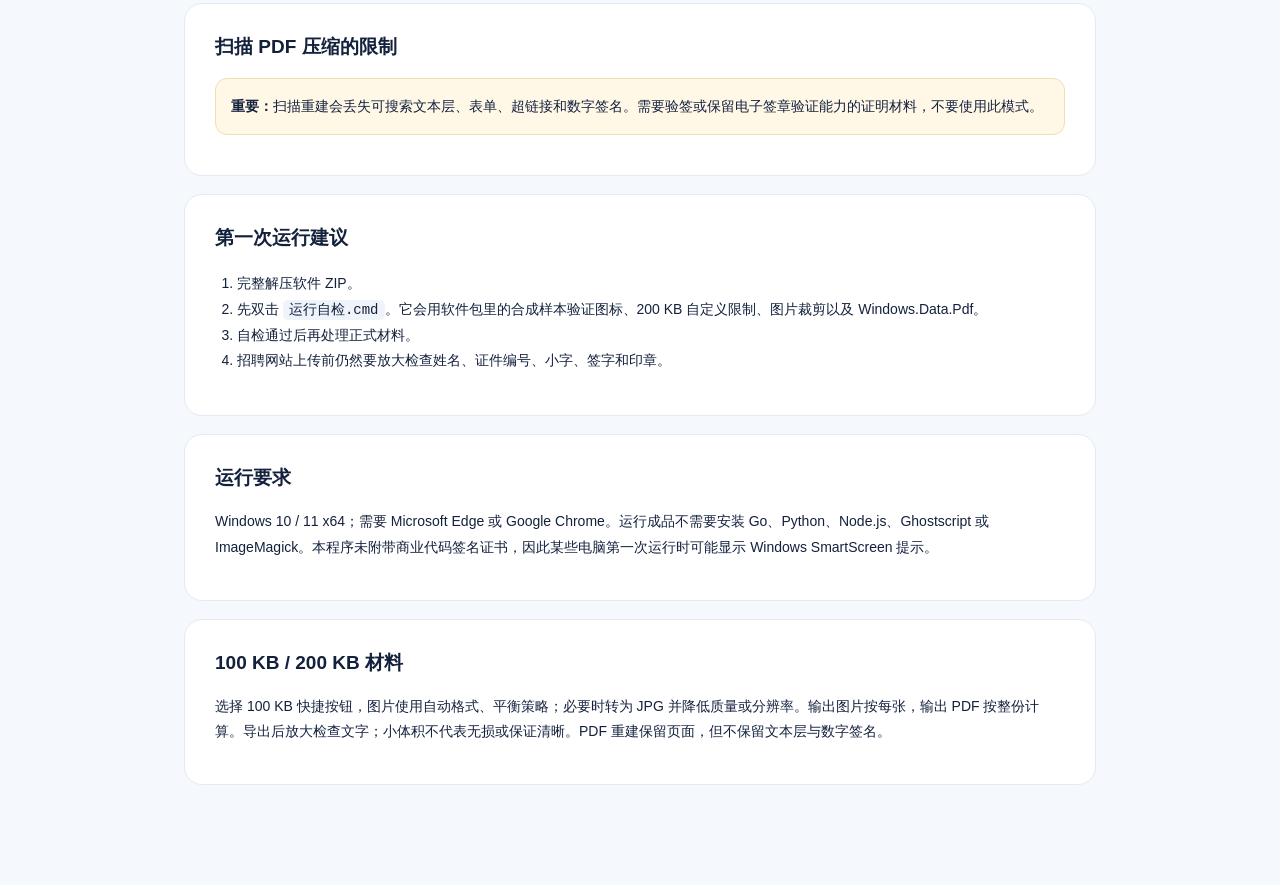
==== commit c348b443: "Fix 100 KB and 200 KB image and PDF compression with adaptive fallback" ====
--- a/docs/USER_GUIDE.zh-CN.html
+++ b/docs/USER_GUIDE.zh-CN.html
@@ -1,6 +1,6 @@
-<!doctype html><html lang="zh-CN"><head><meta charset="utf-8"><meta name="viewport" content="width=device-width,initial-scale=1"><title>ApplyKit 2.2.1 使用说明</title><style>
+<!doctype html><html lang="zh-CN"><head><meta charset="utf-8"><meta name="viewport" content="width=device-width,initial-scale=1"><title>ApplyKit 2.2.2 使用说明</title><style>
 :root{--ink:#14213d;--muted:#64748b;--blue:#2563eb;--line:#e5eaf2;--bg:#f5f8fc}*{box-sizing:border-box}body{margin:0;background:var(--bg);font-family:"Segoe UI Variable","Microsoft YaHei UI",sans-serif;color:var(--ink);line-height:1.8}main{max-width:960px;margin:42px auto;padding:0 24px 60px}.hero{background:linear-gradient(135deg,#fff,#edf5ff);border:1px solid var(--line);border-radius:24px;padding:32px;display:flex;gap:24px;align-items:center;box-shadow:0 16px 40px #1d4ed80d}.hero img{width:96px;height:96px}h1{margin:0;font-size:32px}.hero p{margin:8px 0 0;color:var(--muted)}section{background:#fff;border:1px solid var(--line);border-radius:18px;padding:26px 30px;margin-top:18px}h2{font-size:19px;margin:0 0 12px}h3{font-size:14px;margin:20px 0 6px}p,li{font-size:14px}ol,ul{padding-left:22px}code{background:#eff4fb;padding:2px 6px;border-radius:5px}.flow{display:grid;grid-template-columns:repeat(4,1fr);gap:10px;margin-top:18px}.flow div{background:#f7faff;border:1px solid #dbe7fb;border-radius:12px;padding:15px;font-size:13px}.flow b{display:block;color:var(--blue);font-size:20px;margin-bottom:4px}.note{background:#fff8e7;border:1px solid #f3deb1;padding:15px;border-radius:12px}.good{background:#eef7ff;border:1px solid #d3e7ff;padding:15px;border-radius:12px}table{width:100%;border-collapse:collapse;font-size:13px}th,td{border-bottom:1px solid var(--line);padding:10px;text-align:left}th{background:#f8fafc}@media(max-width:700px){.hero{align-items:flex-start}.hero img{width:70px;height:70px}.flow{grid-template-columns:1fr 1fr}section{padding:20px}}
-</style></head><body><main><div class="hero"><img src="[data-uri]" alt="ApplyKit"><div><h1>ApplyKit 2.2.1</h1><p>投递材料助手 · PDF / 图片裁剪、转换、压缩与大小校验</p></div></div>
+</style></head><body><main><div class="hero"><img src="[data-uri]" alt="ApplyKit"><div><h1>ApplyKit 2.2.2</h1><p>投递材料助手 · PDF / 图片裁剪、转换、压缩与大小校验</p></div></div>
 <section><h2>最快上手</h2><p>首次使用可点击“载入示例，体验完整流程”。文件列表与导出结果可切换查看。PDF 自动去白边可预览识别效果，并通过“保留边距”选择 0～20 mm。</p><div class="flow"><div><b>1</b>添加 PDF 或图片</div><div><b>2</b>需要时裁剪、旋转、去白边</div><div><b>3</b>输入 200 KB / 500 KB / 1.5 MB 等上限</div><div><b>4</b>导出后逐个预览检查</div></div><p class="good">所有材料在本机处理；每次导出新建结果目录，不覆盖原件。</p></section>
 <section><h2>四个工具</h2><table><tr><th>工具</th><th>用途</th></tr><tr><td>PDF 转图片</td><td>逐页导出 JPG/JPEG/PNG/GIF，可自动/统一/手动裁剪白边。</td></tr><tr><td>图片处理</td><td>压缩、格式转换、裁剪、固定比例、旋转、翻转、去白边、最长边。</td></tr><tr><td>图片合并 PDF</td><td>按队列顺序生成一份 PDF，大小上限作用于整份文件。</td></tr><tr><td>扫描 PDF 压缩</td><td>保留页数重新渲染为图像型 PDF，适合扫描件。</td></tr></table></section>
 <section><h2>自定义大小</h2><p>大小输入框不再固定 2 MB。支持 <code>1 KB～100 MB</code>，可切换 KB/MB，也可以输入小数，例如 <code>0.8 MB</code>、<code>1.5 MB</code>。ApplyKit 按十进制字节计算，2 MB 是严格小于 2,000,000 bytes，新编码通常瞄准 95% 上限。</p><p>纯图片压缩必须比原文件小。如果原件本身已经达标，而重新编码无法再变小，软件会明确显示“保留原件”，不会把没变小说成压缩成功。</p></section>
@@ -9,4 +9,4 @@
 <section><h2>扫描 PDF 压缩的限制</h2><p class="note"><b>重要：</b>扫描重建会丢失可搜索文本层、表单、超链接和数字签名。需要验签或保留电子签章验证能力的证明材料，不要使用此模式。</p></section>
 <section><h2>第一次运行建议</h2><ol><li>完整解压软件 ZIP。</li><li>先双击 <code>运行自检.cmd</code>。它会用软件包里的合成样本验证图标、200 KB 自定义限制、图片裁剪以及 Windows.Data.Pdf。</li><li>自检通过后再处理正式材料。</li><li>招聘网站上传前仍然要放大检查姓名、证件编号、小字、签字和印章。</li></ol></section>
 <section><h2>运行要求</h2><p>Windows 10 / 11 x64；需要 Microsoft Edge 或 Google Chrome。运行成品不需要安装 Go、Python、Node.js、Ghostscript 或 ImageMagick。本程序未附带商业代码签名证书，因此某些电脑第一次运行时可能显示 Windows SmartScreen 提示。</p></section>
-</main></body></html>+<section><h2>100 KB / 200 KB 材料</h2><p>选择 100 KB 快捷按钮，图片使用自动格式、平衡策略；必要时转为 JPG 并降低质量或分辨率。输出图片按每张，输出 PDF 按整份计算。导出后放大检查文字；小体积不代表无损或保证清晰。PDF 重建保留页面，但不保留文本层与数字签名。</p></section></main></body></html>
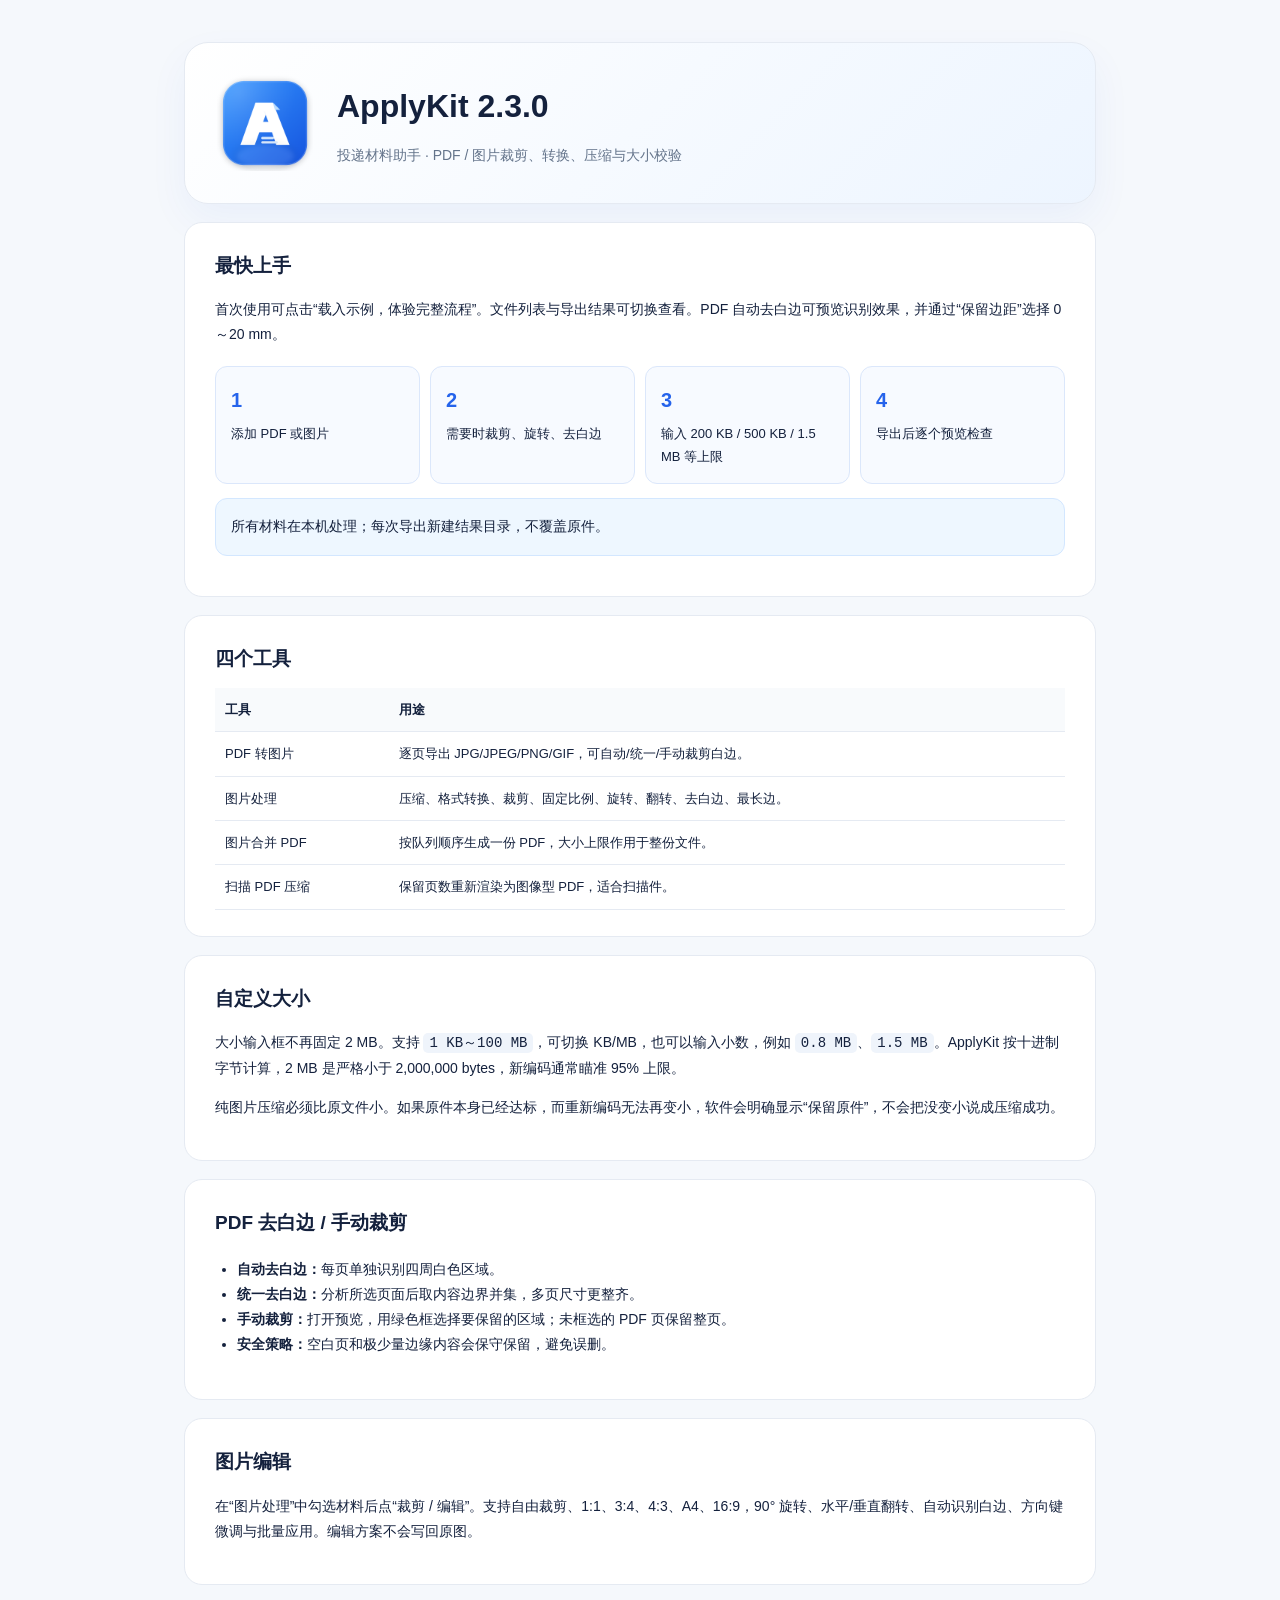
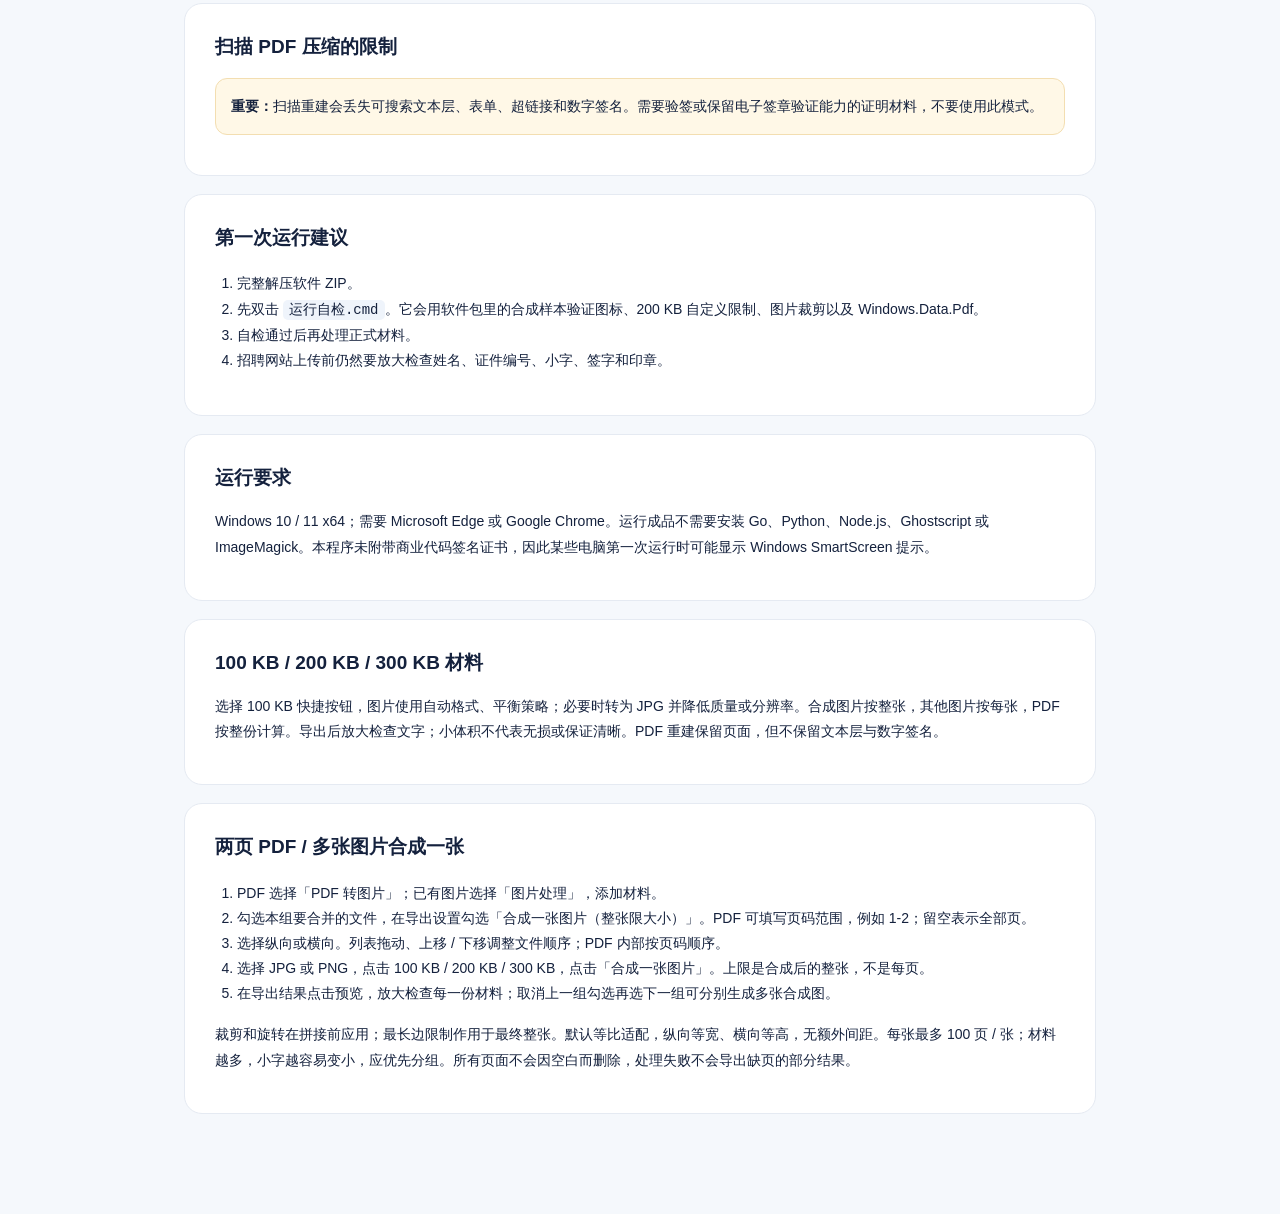
==== commit 59330919: "Add multi-page PDF and image stitching with whole-image size limits" ====
--- a/docs/USER_GUIDE.zh-CN.html
+++ b/docs/USER_GUIDE.zh-CN.html
@@ -1,6 +1,6 @@
-<!doctype html><html lang="zh-CN"><head><meta charset="utf-8"><meta name="viewport" content="width=device-width,initial-scale=1"><title>ApplyKit 2.2.2 使用说明</title><style>
+<!doctype html><html lang="zh-CN"><head><meta charset="utf-8"><meta name="viewport" content="width=device-width,initial-scale=1"><title>ApplyKit 2.3.0 使用说明</title><style>
 :root{--ink:#14213d;--muted:#64748b;--blue:#2563eb;--line:#e5eaf2;--bg:#f5f8fc}*{box-sizing:border-box}body{margin:0;background:var(--bg);font-family:"Segoe UI Variable","Microsoft YaHei UI",sans-serif;color:var(--ink);line-height:1.8}main{max-width:960px;margin:42px auto;padding:0 24px 60px}.hero{background:linear-gradient(135deg,#fff,#edf5ff);border:1px solid var(--line);border-radius:24px;padding:32px;display:flex;gap:24px;align-items:center;box-shadow:0 16px 40px #1d4ed80d}.hero img{width:96px;height:96px}h1{margin:0;font-size:32px}.hero p{margin:8px 0 0;color:var(--muted)}section{background:#fff;border:1px solid var(--line);border-radius:18px;padding:26px 30px;margin-top:18px}h2{font-size:19px;margin:0 0 12px}h3{font-size:14px;margin:20px 0 6px}p,li{font-size:14px}ol,ul{padding-left:22px}code{background:#eff4fb;padding:2px 6px;border-radius:5px}.flow{display:grid;grid-template-columns:repeat(4,1fr);gap:10px;margin-top:18px}.flow div{background:#f7faff;border:1px solid #dbe7fb;border-radius:12px;padding:15px;font-size:13px}.flow b{display:block;color:var(--blue);font-size:20px;margin-bottom:4px}.note{background:#fff8e7;border:1px solid #f3deb1;padding:15px;border-radius:12px}.good{background:#eef7ff;border:1px solid #d3e7ff;padding:15px;border-radius:12px}table{width:100%;border-collapse:collapse;font-size:13px}th,td{border-bottom:1px solid var(--line);padding:10px;text-align:left}th{background:#f8fafc}@media(max-width:700px){.hero{align-items:flex-start}.hero img{width:70px;height:70px}.flow{grid-template-columns:1fr 1fr}section{padding:20px}}
-</style></head><body><main><div class="hero"><img src="[data-uri]" alt="ApplyKit"><div><h1>ApplyKit 2.2.2</h1><p>投递材料助手 · PDF / 图片裁剪、转换、压缩与大小校验</p></div></div>
+</style></head><body><main><div class="hero"><img src="[data-uri]" alt="ApplyKit"><div><h1>ApplyKit 2.3.0</h1><p>投递材料助手 · PDF / 图片裁剪、转换、压缩与大小校验</p></div></div>
 <section><h2>最快上手</h2><p>首次使用可点击“载入示例，体验完整流程”。文件列表与导出结果可切换查看。PDF 自动去白边可预览识别效果，并通过“保留边距”选择 0～20 mm。</p><div class="flow"><div><b>1</b>添加 PDF 或图片</div><div><b>2</b>需要时裁剪、旋转、去白边</div><div><b>3</b>输入 200 KB / 500 KB / 1.5 MB 等上限</div><div><b>4</b>导出后逐个预览检查</div></div><p class="good">所有材料在本机处理；每次导出新建结果目录，不覆盖原件。</p></section>
 <section><h2>四个工具</h2><table><tr><th>工具</th><th>用途</th></tr><tr><td>PDF 转图片</td><td>逐页导出 JPG/JPEG/PNG/GIF，可自动/统一/手动裁剪白边。</td></tr><tr><td>图片处理</td><td>压缩、格式转换、裁剪、固定比例、旋转、翻转、去白边、最长边。</td></tr><tr><td>图片合并 PDF</td><td>按队列顺序生成一份 PDF，大小上限作用于整份文件。</td></tr><tr><td>扫描 PDF 压缩</td><td>保留页数重新渲染为图像型 PDF，适合扫描件。</td></tr></table></section>
 <section><h2>自定义大小</h2><p>大小输入框不再固定 2 MB。支持 <code>1 KB～100 MB</code>，可切换 KB/MB，也可以输入小数，例如 <code>0.8 MB</code>、<code>1.5 MB</code>。ApplyKit 按十进制字节计算，2 MB 是严格小于 2,000,000 bytes，新编码通常瞄准 95% 上限。</p><p>纯图片压缩必须比原文件小。如果原件本身已经达标，而重新编码无法再变小，软件会明确显示“保留原件”，不会把没变小说成压缩成功。</p></section>
@@ -9,4 +9,4 @@
 <section><h2>扫描 PDF 压缩的限制</h2><p class="note"><b>重要：</b>扫描重建会丢失可搜索文本层、表单、超链接和数字签名。需要验签或保留电子签章验证能力的证明材料，不要使用此模式。</p></section>
 <section><h2>第一次运行建议</h2><ol><li>完整解压软件 ZIP。</li><li>先双击 <code>运行自检.cmd</code>。它会用软件包里的合成样本验证图标、200 KB 自定义限制、图片裁剪以及 Windows.Data.Pdf。</li><li>自检通过后再处理正式材料。</li><li>招聘网站上传前仍然要放大检查姓名、证件编号、小字、签字和印章。</li></ol></section>
 <section><h2>运行要求</h2><p>Windows 10 / 11 x64；需要 Microsoft Edge 或 Google Chrome。运行成品不需要安装 Go、Python、Node.js、Ghostscript 或 ImageMagick。本程序未附带商业代码签名证书，因此某些电脑第一次运行时可能显示 Windows SmartScreen 提示。</p></section>
-<section><h2>100 KB / 200 KB 材料</h2><p>选择 100 KB 快捷按钮，图片使用自动格式、平衡策略；必要时转为 JPG 并降低质量或分辨率。输出图片按每张，输出 PDF 按整份计算。导出后放大检查文字；小体积不代表无损或保证清晰。PDF 重建保留页面，但不保留文本层与数字签名。</p></section></main></body></html>+<section><h2>100 KB / 200 KB / 300 KB 材料</h2><p>选择 100 KB 快捷按钮，图片使用自动格式、平衡策略；必要时转为 JPG 并降低质量或分辨率。合成图片按整张，其他图片按每张，PDF 按整份计算。导出后放大检查文字；小体积不代表无损或保证清晰。PDF 重建保留页面，但不保留文本层与数字签名。</p></section><section><h2>两页 PDF / 多张图片合成一张</h2><ol><li>PDF 选择「PDF 转图片」；已有图片选择「图片处理」，添加材料。</li><li>勾选本组要合并的文件，在导出设置勾选「合成一张图片（整张限大小）」。PDF 可填写页码范围，例如 1-2；留空表示全部页。</li><li>选择纵向或横向。列表拖动、上移 / 下移调整文件顺序；PDF 内部按页码顺序。</li><li>选择 JPG 或 PNG，点击 100 KB / 200 KB / 300 KB，点击「合成一张图片」。上限是合成后的整张，不是每页。</li><li>在导出结果点击预览，放大检查每一份材料；取消上一组勾选再选下一组可分别生成多张合成图。</li></ol><p>裁剪和旋转在拼接前应用；最长边限制作用于最终整张。默认等比适配，纵向等宽、横向等高，无额外间距。每张最多 100 页 / 张；材料越多，小字越容易变小，应优先分组。所有页面不会因空白而删除，处理失败不会导出缺页的部分结果。</p></section></main></body></html>
